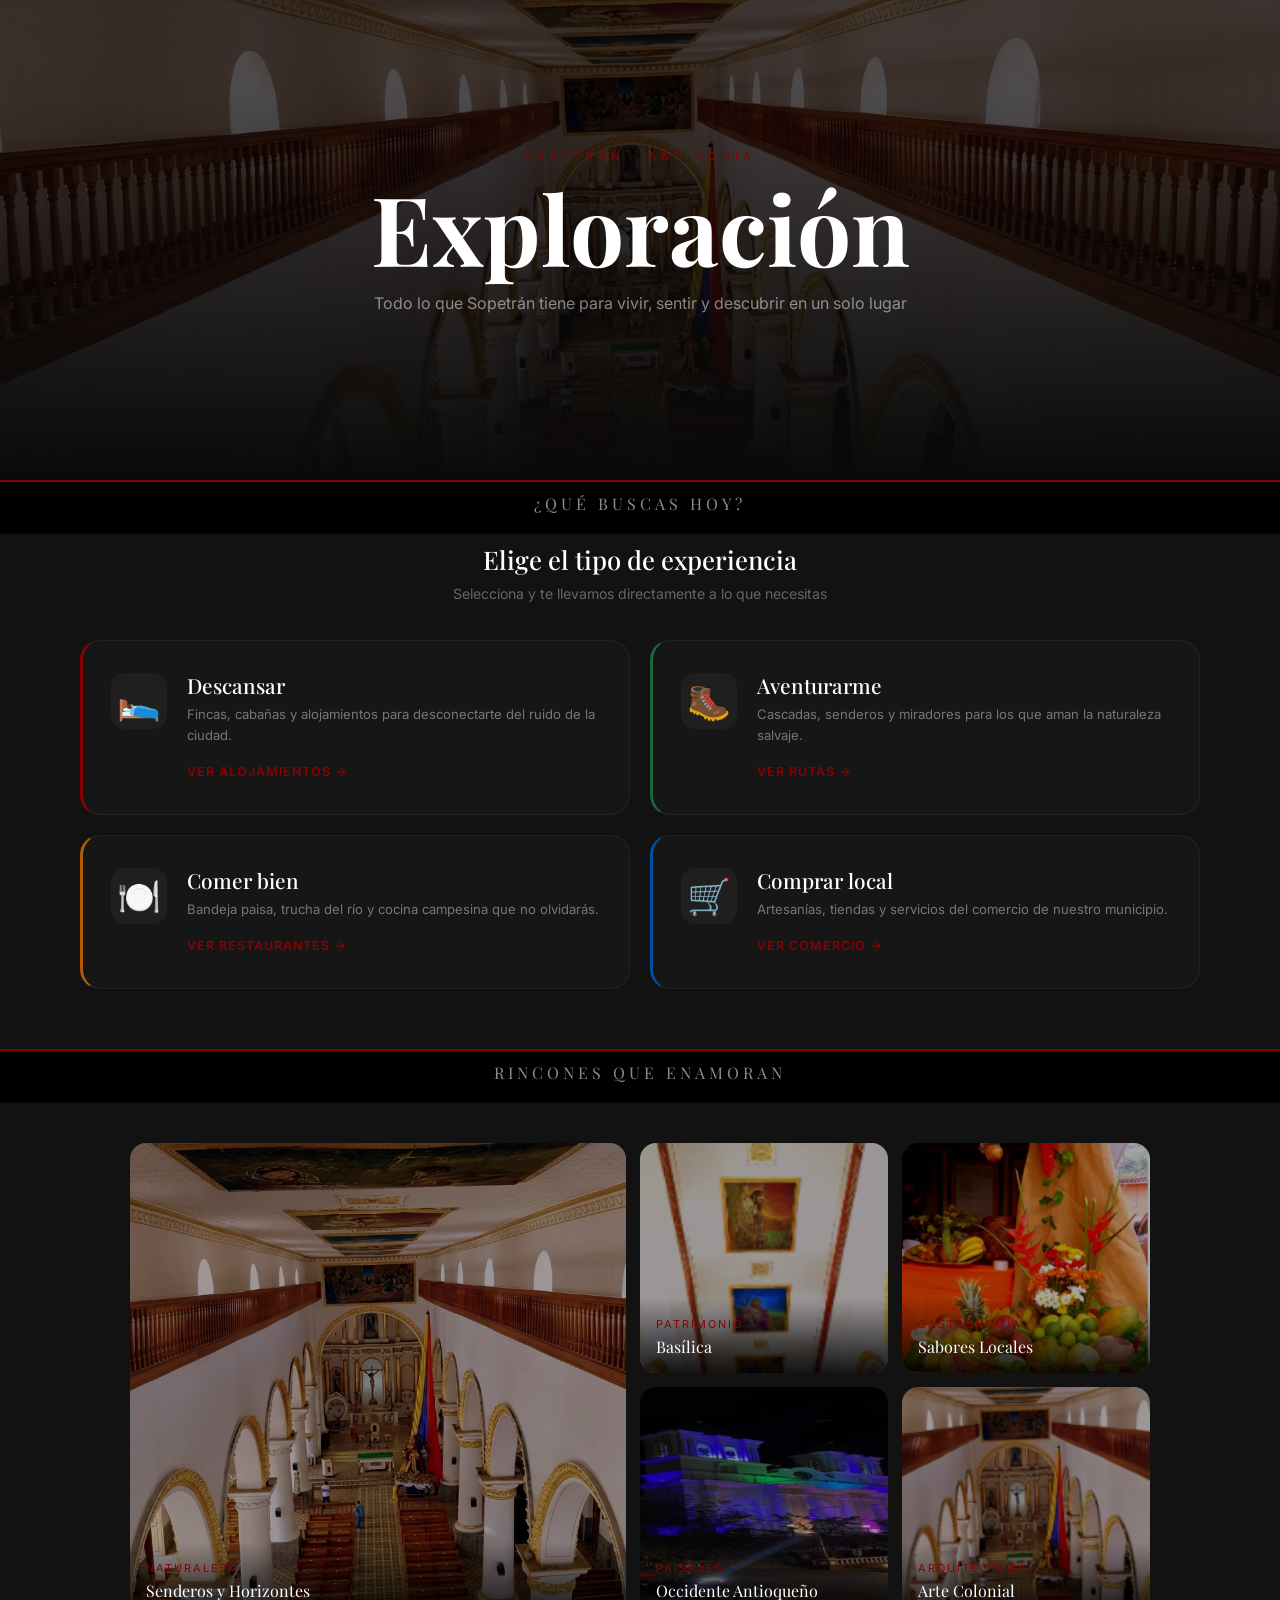
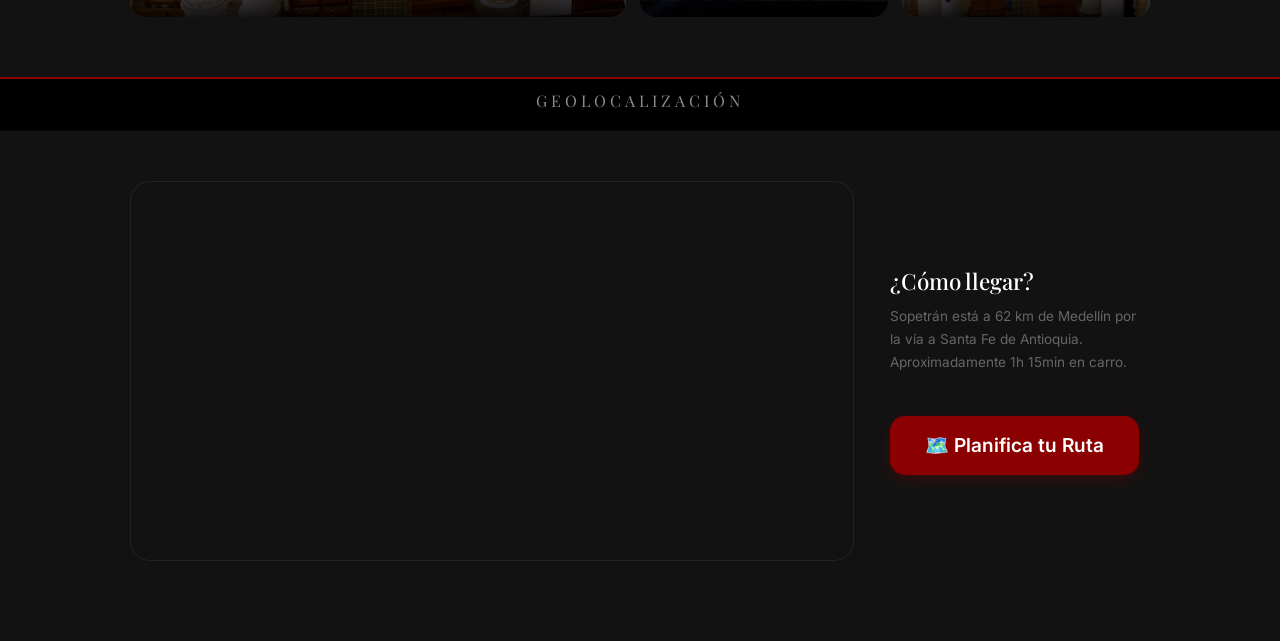
==== sopetran-click/src/main/resources/templates/Exploracion.html @ fe4840d8 "creation of serive of the backend" ====
<!DOCTYPE html>
<html lang="es">
<head>
    <meta charset="UTF-8">
    <meta name="viewport" content="width=device-width, initial-scale=1.0">
    <title>Exploración — SopetranClick</title>
    <link href="https://fonts.googleapis.com/css2?family=Playfair+Display:ital,wght@0,400;0,700;1,400&family=Inter:wght@300;400;500;600&display=swap" rel="stylesheet">
    <link href="https://cdn.jsdelivr.net/npm/bootstrap@5.3.0/dist/css/bootstrap.min.css" rel="stylesheet">
    <link rel="stylesheet" href="../static/css/exploracion.css">
    <link rel="stylesheet" href="../static/css/index.css">

</head>
<body>

    <!-- HERO -->
    <div class="exp-hero">
        <div class="exp-hero-bg"></div>
        <div class="exp-hero-overlay"></div>
        <div class="exp-hero-content">
            <p class="exp-eyebrow">Sopetrán · Antioquia</p>
            <h1 class="exp-titulo">Exploración</h1>
            <p class="exp-subtitulo">Todo lo que Sopetrán tiene para vivir, sentir y descubrir en un solo lugar</p>
        </div>
    </div>

    <!-- ¿QUÉ BUSCAS HOY? -->
    <div class="sec-div"><h2>¿Qué buscas hoy?</h2></div>
    <section class="aventura-section">
        <div class="aventura-intro">
            <h3>Elige el tipo de experiencia</h3>
            <p>Selecciona y te llevamos directamente a lo que necesitas</p>
        </div>
        <div class="aventura-grid">

            <div class="aventura-card av-descanso" onclick="irA('alojamiento')">
                <div class="av-icon-wrap">🛌</div>
                <div class="av-content">
                    <h3>Descansar</h3>
                    <p>Fincas, cabañas y alojamientos para desconectarte del ruido de la ciudad.</p>
                    <span class="av-link">Ver alojamientos →</span>
                </div>
                <div class="av-glow"></div>
            </div>

            <div class="aventura-card av-aventura" onclick="irA('ecoturismo')">
                <div class="av-icon-wrap">🥾</div>
                <div class="av-content">
                    <h3>Aventurarme</h3>
                    <p>Cascadas, senderos y miradores para los que aman la naturaleza salvaje.</p>
                    <span class="av-link">Ver rutas →</span>
                </div>
                <div class="av-glow"></div>
            </div>

            <div class="aventura-card av-comer" onclick="irA('comercio')">
                <div class="av-icon-wrap">🍽️</div>
                <div class="av-content">
                    <h3>Comer bien</h3>
                    <p>Bandeja paisa, trucha del río y cocina campesina que no olvidarás.</p>
                    <span class="av-link">Ver restaurantes →</span>
                </div>
                <div class="av-glow"></div>
            </div>

            <div class="aventura-card av-comprar" onclick="irA('comercio')">
                <div class="av-icon-wrap">🛒</div>
                <div class="av-content">
                    <h3>Comprar local</h3>
                    <p>Artesanías, tiendas y servicios del comercio de nuestro municipio.</p>
                    <span class="av-link">Ver comercio →</span>
                </div>
                <div class="av-glow"></div>
            </div>

        </div>
    </section>

    <!-- HIGHLIGHTS -->
    <div class="sec-div"><h2>Rincones que enamoran</h2></div>
    <section class="highlights-section" style="padding-top:40px;">
        <div class="highlights-grid">

            <div class="h-item h-span" onclick="irA('ecoturismo')">
                <img src="../static/img/PRINCI/Gemini_Generated_Image_2pqlx62pqlx62pql.png" alt="Naturaleza">
                <div class="h-label"><span>Naturaleza</span>Senderos y Horizontes</div>
            </div>

            <div class="h-item" onclick="irA('alojamiento')">
                <img src="../static/img/PRINCI/BasilicaCuadro.PNG" alt="Basílica">
                <div class="h-label"><span>Patrimonio</span>Basílica</div>
            </div>

            <div class="h-item" onclick="irA('comercio')">
                <img src="../static/img/PRINCI/VentaDeFrutas.PNG" alt="Frutas">
                <div class="h-label"><span>Gastronomía</span>Sabores Locales</div>
            </div>

            <div class="h-item" onclick="irA('ecoturismo')">
                <img src="../static/img/PRINCI/carrusel1.jpg" alt="Paisaje">
                <div class="h-label"><span>Paisajes</span>Occidente Antioqueño</div>
            </div>

            <div class="h-item" onclick="irA('alojamiento')">
                <img src="../static/img/PRINCI/BasilicaTecho.PNG" alt="Techo">
                <div class="h-label"><span>Arquitectura</span>Arte Colonial</div>
            </div>

        </div>
    </section>

    <!-- MAPA -->
    <div class="sec-div"><h2>Geolocalización</h2></div>
    <section class="mapa-section" style="padding-top:50px;">
        <div class="mapa-wrap">
            <iframe src="https://www.google.com/maps/embed?pb=!1m18!1m12!1m3!1d31711.02678627376!2d-75.76189512398681!3d6.505436657960309!2m3!1f0!2f0!3f0!3m2!1i1024!2i768!4f13.1!3m3!1m2!1s0x8e44161b3924712f%3A0xc665c589b96e57a5!2sSopetr%C3%A1n%2C%20Antioquia!5e0!3m2!1ses!2sco!4v1700000000000!5m2!1ses!2sco"
                allowfullscreen="" loading="lazy"></iframe>
        </div>
        <div class="mapa-info">
            <h3>¿Cómo llegar?</h3>
            <p>Sopetrán está a 62 km de Medellín por la vía a Santa Fe de Antioquia. Aproximadamente 1h 15min en carro.</p>
            <button class="btn-ruta" onclick="window.open('https://www.google.com/maps/dir//Sopetr%C3%A1n,+Antioquia','_blank')">
                🗺️ Planifica tu Ruta
            </button>
        </div>
    </section>

    <script>
    // Navega al módulo en el padre (Index.html SPA)
    function irA(modulo) {
        try {
            if (window.parent && window.parent.navegarA) {
                window.parent.navegarA(modulo);
            }
        } catch(e) {}
    }
    </script>
</body>
</html>
---- sopetran-click/src/main/resources/static/css/exploracion.css ----
*, *::before, *::after { box-sizing: border-box; margin: 0; padding: 0; }

:root {
    --rojo: #8b0000;
    --rojo-hover: #a50000;
    --dark: #0a0a0a;
    --card: #141414;
    --border: rgba(255,255,255,0.06);
    --texto: rgba(255,255,255,0.85);
    --dim: #666;
}

html, body {
    background: var(--dark);
    color: white;
    font-family: 'Inter', sans-serif;
    overflow-x: hidden;
    scrollbar-width: none;
}
body::-webkit-scrollbar { display: none; }

/* ── HERO ─────────────────────────────────────── */
.exp-hero {
    position: relative;
    height: 480px;
    overflow: hidden;
    display: flex;
    align-items: center;
    justify-content: center;
}
.exp-hero-bg {
    position: absolute;
    inset: 0;
    background-image: url('../img/PRINCI/Gemini_Generated_Image_2pqlx62pqlx62pql.png');
    background-size: cover;
    background-position: center;
    filter: brightness(0.32);
    transform: scale(1.06);
    transition: transform 10s ease;
}
.exp-hero:hover .exp-hero-bg { transform: scale(1.0); }
.exp-hero-overlay {
    position: absolute;
    inset: 0;
    background: linear-gradient(to bottom, transparent 20%, var(--dark) 100%);
}
.exp-hero-content {
    position: relative;
    z-index: 2;
    text-align: center;
    padding: 0 24px;
    max-width: 760px;
}
.exp-eyebrow {
    font-size: 0.7rem;
    text-transform: uppercase;
    letter-spacing: 5px;
    color: var(--rojo);
    margin-bottom: 14px;
}
.exp-titulo {
    font-family: 'Playfair Display', serif;
    font-size: clamp(3rem, 9vw, 6rem);
    font-weight: 700;
    color: white;
    line-height: 1;
    margin-bottom: 16px;
}
.exp-subtitulo {
    font-size: 1rem;
    color: rgba(255,255,255,0.5);
    line-height: 1.6;
}

/* ── DIVIDER ──────────────────────────────────── */
.sec-div {
    background: #000;
    padding: 12px 0;
    text-align: center;
    border-top: 2px solid var(--rojo);
    border-bottom: 1px solid rgba(255,255,255,0.03);
}
.sec-div h2 {
    font-family: 'Playfair Display', serif;
    font-size: 1rem;
    color: rgba(255,255,255,0.55);
    text-transform: uppercase;
    letter-spacing: 4px;
    font-weight: 400;
}

/* ── ¿QUÉ BUSCAS HOY? ─────────────────────────── */
.aventura-section {
    padding: 50px 40px 60px;
    max-width: 1100px;
    margin: 0 auto;
}
.aventura-intro {
    text-align: center;
    margin-bottom: 36px;
}
.aventura-intro h3 {
    font-family: 'Playfair Display', serif;
    font-size: 1.6rem;
    color: white;
    margin-bottom: 8px;
}
.aventura-intro p {
    font-size: 0.88rem;
    color: var(--dim);
}
.aventura-grid {
    display: grid;
    grid-template-columns: repeat(2, 1fr);
    gap: 18px;
}
@media (max-width: 640px) { .aventura-grid { grid-template-columns: 1fr; } }

.aventura-card {
    position: relative;
    border-radius: 20px;
    padding: 32px 28px;
    cursor: pointer;
    overflow: hidden;
    border: 1px solid var(--border);
    background: var(--card);
    display: flex;
    align-items: flex-start;
    gap: 20px;
    transition: transform 0.3s ease, box-shadow 0.3s ease;
}
.aventura-card:hover { transform: translateY(-5px); box-shadow: 0 20px 40px rgba(0,0,0,0.4); }
.aventura-card:hover .av-glow { opacity: 1; }
.av-glow {
    position: absolute; inset: 0; opacity: 0; transition: opacity 0.4s;
    pointer-events: none; border-radius: 20px;
}
.av-descanso { border-left: 3px solid #8b0000; }
.av-aventura { border-left: 3px solid #1a6640; }
.av-comer    { border-left: 3px solid #b45a00; }
.av-comprar  { border-left: 3px solid #004fa0; }
.av-descanso .av-glow { background: radial-gradient(ellipse at 20% 50%, rgba(139,0,0,0.13), transparent 70%); }
.av-aventura .av-glow { background: radial-gradient(ellipse at 20% 50%, rgba(0,100,60,0.13), transparent 70%); }
.av-comer    .av-glow { background: radial-gradient(ellipse at 20% 50%, rgba(180,90,0,0.13), transparent 70%); }
.av-comprar  .av-glow { background: radial-gradient(ellipse at 20% 50%, rgba(0,80,160,0.13), transparent 70%); }

.av-icon-wrap {
    font-size: 2.2rem;
    width: 56px; height: 56px;
    flex-shrink: 0;
    display: flex; align-items: center; justify-content: center;
    background: rgba(255,255,255,0.04);
    border-radius: 14px;
}
.av-content h3 {
    font-family: 'Playfair Display', serif;
    font-size: 1.25rem; color: white; margin-bottom: 6px;
}
.av-content p {
    font-size: 0.82rem; color: #777; line-height: 1.6; margin-bottom: 12px;
}
.av-link {
    font-size: 0.75rem; font-weight: 600;
    color: var(--rojo); text-transform: uppercase; letter-spacing: 1px;
}

/* ── HIGHLIGHTS VISUALES ─────────────────────── */
.highlights-section {
    padding: 0 40px 60px;
    max-width: 1100px;
    margin: 0 auto;
}
.highlights-header {
    text-align: center;
    margin-bottom: 32px;
}
.highlights-header h3 {
    font-family: 'Playfair Display', serif;
    font-size: 1.6rem; color: white; margin-bottom: 8px;
}
.highlights-header p { font-size: 0.85rem; color: var(--dim); }

.highlights-grid {
    display: grid;
    grid-template-columns: 2fr 1fr 1fr;
    grid-template-rows: 230px 230px;
    gap: 14px;
}
@media (max-width: 768px) {
    .highlights-grid { grid-template-columns: 1fr 1fr; grid-template-rows: repeat(3, 180px); }
    .h-span { grid-row: span 1; }
}
.h-item {
    border-radius: 16px;
    overflow: hidden;
    position: relative;
    cursor: pointer;
}
.h-span { grid-row: span 2; }
.h-item img {
    width: 100%; height: 100%;
    object-fit: cover;
    filter: brightness(0.65);
    transition: transform 0.5s ease, filter 0.3s;
}
.h-item:hover img { transform: scale(1.07); filter: brightness(0.45); }
.h-label {
    position: absolute; bottom: 0; left: 0; right: 0;
    padding: 18px 16px 14px;
    background: linear-gradient(transparent, rgba(0,0,0,0.85));
    font-family: 'Playfair Display', serif;
    font-size: 1rem; color: white;
}
.h-label span {
    display: block;
    font-family: 'Inter', sans-serif;
    font-size: 0.68rem;
    text-transform: uppercase;
    letter-spacing: 2px;
    color: var(--rojo);
    margin-bottom: 3px;
}

/* ── MAPA ──────────────────────────────────────── */
.mapa-section {
    padding: 0 40px 80px;
    max-width: 1100px;
    margin: 0 auto;
    display: flex;
    gap: 36px;
    align-items: center;
}
@media (max-width: 768px) { .mapa-section { flex-direction: column; } }
.mapa-wrap {
    flex: 1;
    height: 380px;
    border-radius: 20px;
    overflow: hidden;
    border: 1px solid rgba(255,255,255,0.07);
}
.mapa-wrap iframe { width: 100%; height: 100%; border: 0; }
.mapa-info { flex: 0 0 260px; }
.mapa-info h3 {
    font-family: 'Playfair Display', serif;
    font-size: 1.4rem; color: white; margin-bottom: 10px;
}
.mapa-info p { font-size: 0.85rem; color: var(--dim); line-height: 1.7; margin-bottom: 22px; }
.btn-ruta {
    background: var(--rojo); color: white; border: none;
    padding: 13px 30px; font-size: 0.9rem; font-family: 'Inter', sans-serif;
    font-weight: 600; border-radius: 50px; cursor: pointer; transition: 0.3s;
    box-shadow: 0 5px 15px rgba(139,0,0,0.3);
}
.btn-ruta:hover { background: var(--rojo-hover); transform: scale(1.04); }
---- sopetran-click/src/main/resources/static/css/index.css ----
/* ============================================
       SPA SISTEMA DE VISTAS
    ============================================ */
.spa-view {
    display: none;
    opacity: 0;
    transform: translateY(20px);
    transition: opacity 0.5s ease, transform 0.5s ease;
}
.spa-view.active {
    display: block;
    opacity: 1;
    transform: translateY(0);
}
.spa-view.entrando {
    animation: vistaEntrar 0.5s ease forwards;
}
@keyframes vistaEntrar {
    from { opacity: 0; transform: translateY(24px); }
    to   { opacity: 1; transform: translateY(0); }
}
.nav button.nav-activo {
    border-color: #ff0000;
    color: white;
    box-shadow: 0 0 15px rgba(139, 0, 0, 0.4);
}

/* ============================================
   BOTÓN VOLVER — FIJO EN TODAS LAS VISTAS
============================================ */
.btn-volver-fijo {
    position: fixed;
    top: 90px;
    left: 20px;
    z-index: 999;
    background: #8b0000;
    color: white;
    border: none;
    padding: 10px 20px;
    border-radius: 30px;
    cursor: pointer;
    font-family: 'Inter', sans-serif;
    font-size: 0.85rem;
    box-shadow: 0 4px 15px rgba(139,0,0,0.4);
    transition: transform 0.2s ease;
    display: none; /* solo visible cuando la vista está activa */
}
.btn-volver-fijo:hover { transform: scale(1.05); }

/* ============================================
   CARRUSEL — INTERVAL OVERRIDE
============================================ */
/* El interval se controla en JS: 5000ms */

/* Slides clicables */
.carousel-item-link {
    position: absolute;
    inset: 0;
    z-index: 5;
    cursor: pointer;
}
.carousel-caption {
    z-index: 10 !important;
    pointer-events: none;
}
.carousel-caption .btn {
    pointer-events: all;
}

/* ============================================
   SECCIÓN EVENTOS PRÓXIMOS
============================================ */
.eventos-section {
    padding: 60px 40px;
    max-width: 1200px;
    margin: 0 auto;
}
.eventos-grid {
    display: grid;
    grid-template-columns: repeat(auto-fit, minmax(280px, 1fr));
    gap: 24px;
    margin-top: 30px;
}
.evento-card {
    background: #1a1a1a;
    border: 1px solid rgba(139,0,0,0.3);
    border-radius: 20px;
    overflow: hidden;
    transition: transform 0.3s ease, box-shadow 0.3s ease;
    cursor: pointer;
}
.evento-card:hover {
    transform: translateY(-6px);
    box-shadow: 0 20px 40px rgba(139,0,0,0.25);
}
.evento-fecha-badge {
    background: #8b0000;
    padding: 14px 20px;
    display: flex;
    align-items: center;
    gap: 16px;
}
.evento-dia {
    font-family: 'Playfair Display', serif;
    font-size: 2.4rem;
    font-weight: 700;
    line-height: 1;
    color: white;
}
.evento-mes-año {
    display: flex;
    flex-direction: column;
}
.evento-mes {
    font-family: 'Inter', sans-serif;
    font-size: 0.75rem;
    text-transform: uppercase;
    letter-spacing: 2px;
    color: rgba(255,255,255,0.8);
}
.evento-año {
    font-family: 'Inter', sans-serif;
    font-size: 0.9rem;
    font-weight: 600;
    color: white;
}
.evento-body {
    padding: 20px;
}
.evento-tipo {
    font-size: 0.72rem;
    text-transform: uppercase;
    letter-spacing: 2px;
    color: #8b0000;
    font-family: 'Inter', sans-serif;
    margin-bottom: 8px;
}
.evento-titulo {
    font-family: 'Playfair Display', serif;
    font-size: 1.25rem;
    color: white;
    margin-bottom: 10px;
    line-height: 1.3;
}
.evento-desc {
    font-family: 'Inter', sans-serif;
    font-size: 0.82rem;
    color: #888;
    line-height: 1.6;
    margin-bottom: 14px;
}
.evento-lugar {
    font-family: 'Inter', sans-serif;
    font-size: 0.78rem;
    color: #555;
    display: flex;
    align-items: center;
    gap: 6px;
}
.evento-lugar::before {
    content: "📍";
    font-size: 0.85rem;
}

/* ============================================
   SECCIÓN RESEÑAS
============================================ */
.resenas-section {
    padding: 60px 40px;
    background: linear-gradient(to bottom, #0d0d0d, #121212);
    position: relative;
    overflow: hidden;
}
.resenas-section::before {
    content: '"';
    position: absolute;
    font-family: 'Playfair Display', serif;
    font-size: 30rem;
    color: rgba(139,0,0,0.04);
    top: -80px;
    left: -20px;
    line-height: 1;
    pointer-events: none;
}
.resenas-inner {
    max-width: 1200px;
    margin: 0 auto;
}
.resenas-track {
    display: flex;
    gap: 24px;
    overflow-x: auto;
    scrollbar-width: none;
    padding-bottom: 10px;
    scroll-snap-type: x mandatory;
}
.resenas-track::-webkit-scrollbar { display: none; }
.resena-card {
    flex: 0 0 340px;
    background: #1a1a1a;
    border: 1px solid rgba(255,255,255,0.06);
    border-radius: 20px;
    padding: 28px;
    scroll-snap-align: start;
    transition: transform 0.3s ease;
    position: relative;
}
.resena-card::before {
    content: '"';
    position: absolute;
    top: 16px;
    right: 20px;
    font-family: 'Playfair Display', serif;
    font-size: 3rem;
    color: #8b0000;
    line-height: 1;
    opacity: 0.6;
}
.resena-card:hover { transform: translateY(-4px); }
.resena-estrellas {
    display: flex;
    gap: 4px;
    margin-bottom: 14px;
}
.estrella {
    color: #8b0000;
    font-size: 1rem;
}
.resena-texto {
    font-family: 'Inter', sans-serif;
    font-size: 0.88rem;
    color: #ccc;
    line-height: 1.7;
    margin-bottom: 20px;
    font-style: italic;
}
.resena-autor {
    display: flex;
    align-items: center;
    gap: 12px;
}
.resena-avatar {
    width: 42px;
    height: 42px;
    border-radius: 50%;
    background: linear-gradient(135deg, #8b0000, #3a0000);
    display: flex;
    align-items: center;
    justify-content: center;
    font-family: 'Playfair Display', serif;
    font-size: 1.1rem;
    font-weight: 700;
    color: white;
    flex-shrink: 0;
}
.resena-nombre {
    font-family: 'Inter', sans-serif;
    font-size: 0.88rem;
    font-weight: 600;
    color: white;
}
.resena-origen {
    font-family: 'Inter', sans-serif;
    font-size: 0.75rem;
    color: #555;
}
.resenas-nav {
    display: flex;
    gap: 10px;
    justify-content: center;
    margin-top: 30px;
}
.resenas-nav button {
    width: 36px;
    height: 36px;
    border-radius: 50%;
    background: rgba(139,0,0,0.2);
    border: 1px solid rgba(139,0,0,0.4);
    color: white;
    font-size: 1rem;
    cursor: pointer;
    transition: 0.3s;
}
.resenas-nav button:hover {
    background: #8b0000;
}

/* ============================================
   SECCIÓN GALERÍA RÁPIDA / HIGHLIGHT
============================================ */
.highlight-section {
    padding: 60px 40px;
    max-width: 1200px;
    margin: 0 auto;
}
.highlight-grid {
    display: grid;
    grid-template-columns: 2fr 1fr 1fr;
    grid-template-rows: 240px 240px;
    gap: 16px;
    margin-top: 30px;
}
.highlight-item {
    border-radius: 16px;
    overflow: hidden;
    position: relative;
    cursor: pointer;
}
.highlight-item.span-2 {
    grid-row: span 2;
}
.highlight-item img {
    width: 100%;
    height: 100%;
    object-fit: cover;
    transition: transform 0.5s ease, filter 0.3s ease;
    filter: brightness(0.7);
}
.highlight-item:hover img {
    transform: scale(1.06);
    filter: brightness(0.5);
}
.highlight-label {
    position: absolute;
    bottom: 0;
    left: 0;
    right: 0;
    padding: 20px 18px 16px;
    background: linear-gradient(transparent, rgba(0,0,0,0.85));
    font-family: 'Playfair Display', serif;
    font-size: 1.1rem;
    color: white;
    transform: translateY(4px);
    transition: transform 0.3s ease;
}
.highlight-item:hover .highlight-label { transform: translateY(0); }
.highlight-label span {
    display: block;
    font-family: 'Inter', sans-serif;
    font-size: 0.72rem;
    text-transform: uppercase;
    letter-spacing: 2px;
    color: #8b0000;
    margin-bottom: 4px;
}

/* ============================================
   WIDGET CLIMA / INFO RÁPIDA
============================================ */
.info-rapida-section {
    padding: 40px;
    max-width: 1200px;
    margin: 0 auto 60px;
}
.info-rapida-grid {
    display: grid;
    grid-template-columns: repeat(auto-fit, minmax(200px, 1fr));
    gap: 20px;
    margin-top: 30px;
}
.info-widget {
    background: #161616;
    border: 1px solid rgba(255,255,255,0.05);
    border-radius: 18px;
    padding: 24px 20px;
    text-align: center;
    transition: border-color 0.3s ease;
}
.info-widget:hover { border-color: rgba(139,0,0,0.4); }
.info-widget-icon {
    font-size: 2rem;
    margin-bottom: 10px;
}
.info-widget-valor {
    font-family: 'Playfair Display', serif;
    font-size: 1.8rem;
    font-weight: 700;
    color: white;
    margin-bottom: 4px;
}
.info-widget-label {
    font-family: 'Inter', sans-serif;
    font-size: 0.78rem;
    color: #666;
    text-transform: uppercase;
    letter-spacing: 1px;
}

/* ============================================
   NEWSLETTER STRIP
============================================ */
.newsletter-strip {
    background: linear-gradient(135deg, #1a0000 0%, #0d0d0d 50%, #1a0000 100%);
    border-top: 1px solid rgba(139,0,0,0.3);
    border-bottom: 1px solid rgba(139,0,0,0.3);
    padding: 50px 40px;
    text-align: center;
    margin-bottom: 0;
}
.newsletter-strip h3 {
    font-family: 'Playfair Display', serif;
    font-size: 1.8rem;
    color: white;
    margin-bottom: 8px;
}
.newsletter-strip p {
    font-family: 'Inter', sans-serif;
    color: #777;
    font-size: 0.9rem;
    margin-bottom: 24px;
}
.newsletter-form {
    display: flex;
    gap: 12px;
    max-width: 480px;
    margin: 0 auto;
    justify-content: center;
}
.newsletter-input {
    flex: 1;
    background: rgba(255,255,255,0.05);
    border: 1px solid rgba(255,255,255,0.1);
    border-radius: 50px;
    padding: 12px 22px;
    color: white;
    font-family: 'Inter', sans-serif;
    font-size: 0.88rem;
    outline: none;
    transition: border-color 0.3s;
}
.newsletter-input:focus { border-color: #8b0000; }
.newsletter-btn {
    background: #8b0000;
    color: white;
    border: none;
    border-radius: 50px;
    padding: 12px 28px;
    font-family: 'Inter', sans-serif;
    font-weight: 600;
    font-size: 0.85rem;
    cursor: pointer;
    transition: 0.3s;
    white-space: nowrap;
}
.newsletter-btn:hover { background: #a50000; transform: scale(1.04); }

/* ============================================
   SECCIÓN ELIGE TU AVENTURA
============================================ */
.aventura-section {
    padding: 10px 40px 60px;
    max-width: 1200px;
    margin: 0 auto;
}
.aventura-sub {
    text-align: center;
    font-family: 'Inter', sans-serif;
    color: #666;
    font-size: 0.9rem;
    margin-bottom: 32px;
}
.aventura-grid {
    display: grid;
    grid-template-columns: repeat(2, 1fr);
    gap: 20px;
}
@media (max-width: 768px) {
    .aventura-grid { grid-template-columns: 1fr; }
}
.aventura-card {
    position: relative;
    border-radius: 20px;
    padding: 32px 28px;
    cursor: pointer;
    overflow: hidden;
    border: 1px solid rgba(255,255,255,0.06);
    background: #161616;
    display: flex;
    align-items: flex-start;
    gap: 20px;
    transition: transform 0.3s ease, border-color 0.3s ease;
}
.aventura-card:hover {
    transform: translateY(-5px);
}
.aventura-card:hover .av-glow {
    opacity: 1;
}
.av-glow {
    position: absolute;
    inset: 0;
    opacity: 0;
    transition: opacity 0.4s ease;
    pointer-events: none;
    border-radius: 20px;
}
.av-descanso .av-glow  { background: radial-gradient(ellipse at 30% 50%, rgba(139,0,0,0.12), transparent 70%); }
.av-aventura .av-glow  { background: radial-gradient(ellipse at 30% 50%, rgba(0,100,60,0.12), transparent 70%); }
.av-comer .av-glow     { background: radial-gradient(ellipse at 30% 50%, rgba(180,90,0,0.12), transparent 70%); }
.av-comprar .av-glow   { background: radial-gradient(ellipse at 30% 50%, rgba(0,80,160,0.12), transparent 70%); }

.av-descanso { border-left: 3px solid #8b0000; }
.av-aventura { border-left: 3px solid #1a6640; }
.av-comer    { border-left: 3px solid #b45a00; }
.av-comprar  { border-left: 3px solid #004fa0; }

.av-icon-wrap {
    font-size: 2.2rem;
    flex-shrink: 0;
    width: 56px;
    height: 56px;
    display: flex;
    align-items: center;
    justify-content: center;
    background: rgba(255,255,255,0.04);
    border-radius: 14px;
}
.av-content h3 {
    font-family: 'Playfair Display', serif;
    font-size: 1.3rem;
    color: white;
    margin-bottom: 6px;
}
.av-content p {
    font-family: 'Inter', sans-serif;
    font-size: 0.82rem;
    color: #777;
    line-height: 1.6;
    margin-bottom: 12px;
}
.av-link {
    font-family: 'Inter', sans-serif;
    font-size: 0.78rem;
    font-weight: 600;
    color: #8b0000;
    text-transform: uppercase;
    letter-spacing: 1px;
}


:root {
            --brand-red: #8b0000;
            --dark-bg: #121212;
            --nav-bg: #1a1a1a;
            --card-bg: #1e1e1e;
        }
    html, body {
            scrollbar-width: none; /* Para Firefox */
            -ms-overflow-style: none; /* Para Internet Explorer y Edge */
        }

        html::-webkit-scrollbar, body::-webkit-scrollbar {
            display: none; /* Para Chrome, Safari y Opera */
        }

        body {
            background-color: var(--dark-bg);
            color: white;
            font-family: 'Inter', sans-serif;
            margin: 0;
            overflow-x: hidden;
        }

        /* Tipografía Serif */
        h1, h2, button, .Name, .section-title {
            font-family: 'Playfair Display', serif;
        }

        /* --- Intro Animada --- */
        #Welcomed {
            position: fixed;
            inset: 0;
            z-index: 100;
            background: black;
            display: flex;
            align-items: center;
            justify-content: center;
            overflow: hidden;
        }

        #Welcomed img {
            position: absolute;
            width: 100%;
            height: 100%;
            object-fit: cover;
            opacity: 0;
            filter: brightness(0.35) contrast(1.1);
            transition: opacity 1.8s ease-in-out, transform 4s ease-out;
        }

        #Welcomed img.active {
            opacity: 1;
            transform: scale(1.08);
        }

        #Welcomed article {
            position: relative;
            z-index: 10;
            text-align: center;
            padding: 20px;
        }

        #Welcomed h1 {
            font-size: 3rem;
            opacity: 0;
            transform: translateY(30px);
            transition: all 1.2s ease-out 0.5s;
        }

        #Welcomed h1.show {
            opacity: 1;
            transform: translateY(0);
        }

        /* --- Contenedor Principal --- */
        #content-wrapper {
            opacity: 0;
            transition: opacity 1s ease-in;
        }

        .nav {
            position: fixed;
            top: 0;
            left: 0;
            width: 100%;
            padding: 1rem 3rem;
            background: rgba(18, 18, 18, 0.95);
            backdrop-filter: blur(15px);
            display: flex;
            align-items: center;
            justify-content: space-between;
            z-index: 50;
            border-bottom: 1px solid rgba(255,255,255,0.03);
            transform: translateY(-100%);
            transition: transform 1s cubic-bezier(0.16, 1, 0.3, 1);
            box-sizing: border-box;
        }

        .nav.visible { transform: translateY(0); }

        .LogoPrincipal { width: 45px; height: 45px; }
        .Name { font-size: 1.5rem; margin: 0; }
        .Name b { color: white; font-size: 1.8rem; }

        .nav button {
            background: rgba(0, 0, 0, 0.5);
            color: #d1d1d1;
            border: 1.5px solid rgba(139, 0, 0, 0.4);
            padding: 8px 22px;
            border-radius: 12px;
            cursor: pointer;
            transition: all 0.3s ease;
        }

        .nav button:hover {
            border-color: #ff0000;
            color: white;
            box-shadow: 0 0 15px rgba(139, 0, 0, 0.4);
        }

        

        /* --- SLIDER BOOTSTRAP PERSONALIZADO --- */
        #heroCarousel {
            margin-top: 80px;
            height: 600px;
            background-color: #000;
        }

        .carousel-inner, .carousel-item {
            height: 100%;
        }

        .carousel-item img {
            width: 100%;
            height: 100%;
            object-fit: cover;
            filter: brightness(0.5); /* Oscurecemos para legibilidad */
        }

        /* Contenido de cada Slide */
        .carousel-caption {
            bottom: 20%;
            z-index: 10;
            text-align: center;
        }

        .carousel-caption h2 {
            font-family: 'Playfair Display', serif;
            font-size: 3.5rem;
            font-weight: 700;
            margin-bottom: 1rem;
            animation: fadeInUp 0.2s ease-out;
        }

        .carousel-caption p {
            font-family: 'Inter', sans-serif;
            font-size: 1.2rem;
            margin-bottom: 2rem;
            animation: fadeInUp 0.2s ease-out;
        }

        /* Botones de control personalizados */
        .carousel-control-prev, .carousel-control-next {
            width: 8%;
        }
        
        .carousel-control-prev-icon, .carousel-control-next-icon {
            padding: 25px;
            background-color: rgba(139, 0, 0, 0.5);
            border-radius: 50%;
            background-size: 50%;
        }

        /* Indicadores (Dots) */
        .carousel-indicators [button] {
            width: 12px;
            height: 12px;
            border-radius: 50%;
            background-color: #fff;
            opacity: 0.5;
        }
        .carousel-indicators .active {
            opacity: 1;
            background-color: #8b0000;
            width: 30px;
            border-radius: 10px;
        }

        @keyframes fadeInUp {
            from { opacity: 0; transform: translateY(30px); }
            to { opacity: 1; transform: translateY(0); }
        }


        .section-divider {
            background: #000;
            padding: 10px 0;
            text-align: center;
            border-top: 2px solid var(--brand-red);
            border-bottom: 2px solid var(--brand-red);
            margin: 20px 0;
        }

        .section-divider h2 {
            margin: 0;
            font-size: 1.8rem;
            text-transform: uppercase;
            letter-spacing: 2px;
            color: #eee;
        }

        /* --- Botones de Servicios (Redondos) --- */
        .services-grid {
            display: flex;
            justify-content: center;
            flex-wrap: wrap;
            gap: 30px;
            padding: 40px 20px;
        }
        /* --- 1. Estilos Compartidos (La "Base") --- */
        .btn-forma-base {
        display: inline-block;
        width: 150px;  /* Ajusta el tamaño al que quieres que se vea el botón */
        height: 150px;
        background-color: #e6dddd; /* El color inicial de todos tus botones */
        border: none;
        cursor: pointer;
        transition: background-color 0.3s ease; /* Suaviza el efecto hover */

        /* Ajustes para que CUALQUIER máscara se adapte */
        -webkit-mask-size: contain;
        mask-size: contain;
        -webkit-mask-repeat: no-repeat;
        mask-repeat: no-repeat;
        -webkit-mask-position: center;
        mask-position: center;
        }

.btn-forma-base:hover {
  background-color: rgba(139, 0, 0, 0.4); /* Cambia a naranja */
    box-shadow: 0 10px 25px rgba(139, 0, 0, 0.4);
}
/* --- 2. Máscaras Específicas (Individuales) --- */

#btn-alojamiento {
    -webkit-mask-image: url('../img/Mennu/mennu_alojamiento-removebg-preview.png');
    mask-image: url('../img/Mennu/mennu_alojamiento-removebg-preview.png');
    height: 140px;
    width: 140px;
}

#btn-transporte {
    -webkit-mask-image: url('../img/Mennu/mennu_trasporte-removebg-preview.png');
    mask-image: url('../img/Mennu/mennu_trasporte-removebg-preview.png');
        height: 140px;
    width: 140px;
}

#btn-ecoturismo {
    -webkit-mask-image: url('../img/Mennu/turismo3-removebg-preview.png');
    mask-image: url('../img/Mennu/turismo3-removebg-preview.png');
        height: 140px;
    width: 140px;
}
#btn-comercio{
    -webkit-mask-image: url('../img/Mennu/Comerciooo-removebg-preview.png');
    mask-image: url('../img/Mennu/Comerciooo-removebg-preview.png');
        height: 140px;
    width: 140px;
}
#btn-entidades{
    -webkit-mask-image: url('../img/Mennu/Entidades-removebg-preview.png');
    mask-image: url('../img/Mennu/Entidades-removebg-preview.png');
        height: 140px;
    width: 140px;
}

        /* --- Sección Mapa --- */
        .map-section {
            padding: 40px 20px;
            max-width: 1200px;
            margin: 0 auto;
            display: flex;
            gap: 40px;
            align-items: center;
            background: rgba(255,255,255,0.02);
            border-radius: 20px;
            margin-bottom: 60px;
        }

        .map-container {
            flex: 1;
            height: 400px;
            border-radius: 25px;
            overflow: hidden;
            border: 2px solid rgba(255,255,255,0.1);
        }

        .map-info {
            flex: 0.8;
            text-align: left;
        }

        .btn-ruta {
            background: var(--brand-red);
            color: white;
            border: none;
            padding: 15px 35px;
            font-size: 1.2rem;
            border-radius: 15px;
            cursor: pointer;
            transition: all 0.3s ease;
            margin-top: 20px;
            box-shadow: 0 5px 15px rgba(139, 0, 0, 0.3);
        }

        .btn-ruta:hover {
            background: #b30000;
            transform: scale(1.05);
            box-shadow: 0 8px 20px rgba(139, 0, 0, 0.5);
        }

        @media (max-width: 768px) {
            .map-section { flex-direction: column; }
            #Welcomed h1 { font-size: 2rem; }
            .nav { padding: 1rem; }
        }

         /* --- AJUSTES SOLICITADOS SIN CAMBIAR TU ESTRUCTURA --- */
        

        /* 2. Logo al frente */
        .nav {
            z-index: 1001; /* Por encima de la barra roja */
        }
        .LogoPrincipal {
            position: relative;
            z-index: 1002;
        }


        /* 4. Botón Saltarín y Panel */
        #btn-salto-central {
            position: fixed;
            bottom: 20px;
            left: 50%;
            transform: translateX(-50%);
            z-index: 1100;
            display: none; /* Aparece por JS */
            cursor: pointer;
            background: none;
            border: none;
        }

        .animacion-salto {
            animation: jump 2s infinite;
        }

        @keyframes jump {
            0%, 20%, 50%, 80%, 100% {transform: translateY(0) translateX(-50%);}
            40% {transform: translateY(-20px) translateX(-50%);}
            60% {transform: translateY(-10px) translateX(-50%);}
        }

       /* --- PANEL DESPLEGABLE COMPLETO --- */
        #panel-desplegable {
            position: fixed;
            bottom: -100%;
            left: 0;
            width: 100%;
            height: 490px; /* Casi pantalla completa */
            background: #0a0a0a;
            z-index: 1200;
            transition: bottom 0.7s cubic-bezier(0.19, 1, 0.22, 1);
            border-top: 5px solid #8b0000;
            padding: 20px 40px;
            border-radius: 40px 40px 0 0;
            overflow-y: auto;
            color: white;
            scrollbar-width: none;
            -ms-overflow-style: none;
        }

        #panel-desplegable.active { bottom: 0; }

        .header-panel {
            display: flex;
            justify-content: flex-end;
            margin-bottom: 20px;
        }

        /* GRID DE 3 PANTALLAS (EXPERIENCIAS) */
        .grid-experiencias {
            display: grid;
            grid-template-columns: repeat(3, 1fr);
            gap: 20px;
            height: 300px;
            margin-bottom: 40px;
        }

        .pantalla-item {
            position: relative;
            border-radius: 20px;
            overflow: hidden;
            border: 1px solid #333;
            background-size: cover;
            background-position: center;
            display: flex;
            flex-direction: column;
            justify-content: flex-end;
        }

        /* Fondos específicos (ajustar rutas si es necesario) */
        .p1 { background-image: linear-gradient(to bottom, transparent, rgba(0,0,0,0.9)), url('../img/PRINCI/Gemini_Generated_Image_2pqlx62pqlx62pql.png'); }
        .p2 { background-image: linear-gradient(to bottom, transparent, rgba(0,0,0,0.9)), url('../img/PRINCI/Principal-Iglesia.png'); }
        .p3 { background-image: linear-gradient(to bottom, transparent, rgba(0,0,0,0.9)), url('../img/PRINCI/Carrusel3.PNG'); }

        .pantalla-info {
            padding: 20px;
            height: 30%;
            display: flex;
            flex-direction: column;
            justify-content: center;
        }

        .pantalla-info h3 {
            font-family: 'Playfair Display', serif;
            font-size: 1.4rem;
            margin-bottom: 5px;
        }

        .pantalla-info p {
            font-family: 'Inter', sans-serif;
            font-size: 0.85rem;
            margin: 0;
            opacity: 0.9;
        }

        /* BOTÓN VER MÁS */
        .contenedor-ver-mas {
            text-align: center;
            margin-bottom: 60px;
        }
        .btn-ver-mas {
            background: #8b0000;
            color: white;
            border: none;
            padding: 15px 40px;
            border-radius: 50px;
            font-family: 'Inter', sans-serif;
            font-weight: 600;
            letter-spacing: 1px;
            transition: 0.3s;
        }
        .btn-ver-mas:hover {
            transform: scale(1.05);
            background: #a00000;
        }

        /* CIFRAS */
        .cifras-section {
            background: #151515;
            border-radius: 25px;
            padding: 40px;
            display: grid;
            grid-template-columns: repeat(4, 1fr);
            text-align: center;
            margin-bottom: 60px;
            border: 1px solid #222;
        }

        .cifra-item h4 {
            color: #8b0000;
            font-size: 2rem;
            font-weight: 700;
            margin-bottom: 5px;
        }

        .cifra-item p {
            color: #888;
            font-size: 0.9rem;
            text-transform: uppercase;
        }

        /* FOOTER DEL PANEL */
        .panel-footer {
            display: grid;
            grid-template-columns: 1.5fr 1fr;
            padding-bottom: 40px;
            align-items: center;
            border-top: 1px solid #222;
            padding-top: 40px;
        }

        .footer-logo-side h2 {
            font-family: 'Playfair Display', serif;
            font-size: 2rem;
            margin-bottom: 5px;
        }
        .footer-logo-side p {
            color: #8b0000;
            font-style: italic;
        }

        .footer-links-side {
            display: flex;
            gap: 20px;
            justify-content: flex-end;
        }

        .btn-panel-link {
            background: transparent;
            color: white;
            border: 1px solid #333;
            padding: 10px 20px;
            border-radius: 5px;
            font-size: 0.8rem;
            transition: 0.3s;
        }
        .btn-panel-link:hover {
            border-color: #8b0000;
            color: #8b0000;
        }

        @media (max-width: 768px) {
            .grid-experiencias, .cifras-section, .panel-footer {
                grid-template-columns: 1fr;
                height: auto;
            }
            .grid-experiencias { gap: 40px; }
            .pantalla-item { height: 350px; }
            .footer-links-side { justify-content: center; margin-top: 20px; flex-wrap: wrap; }
        }
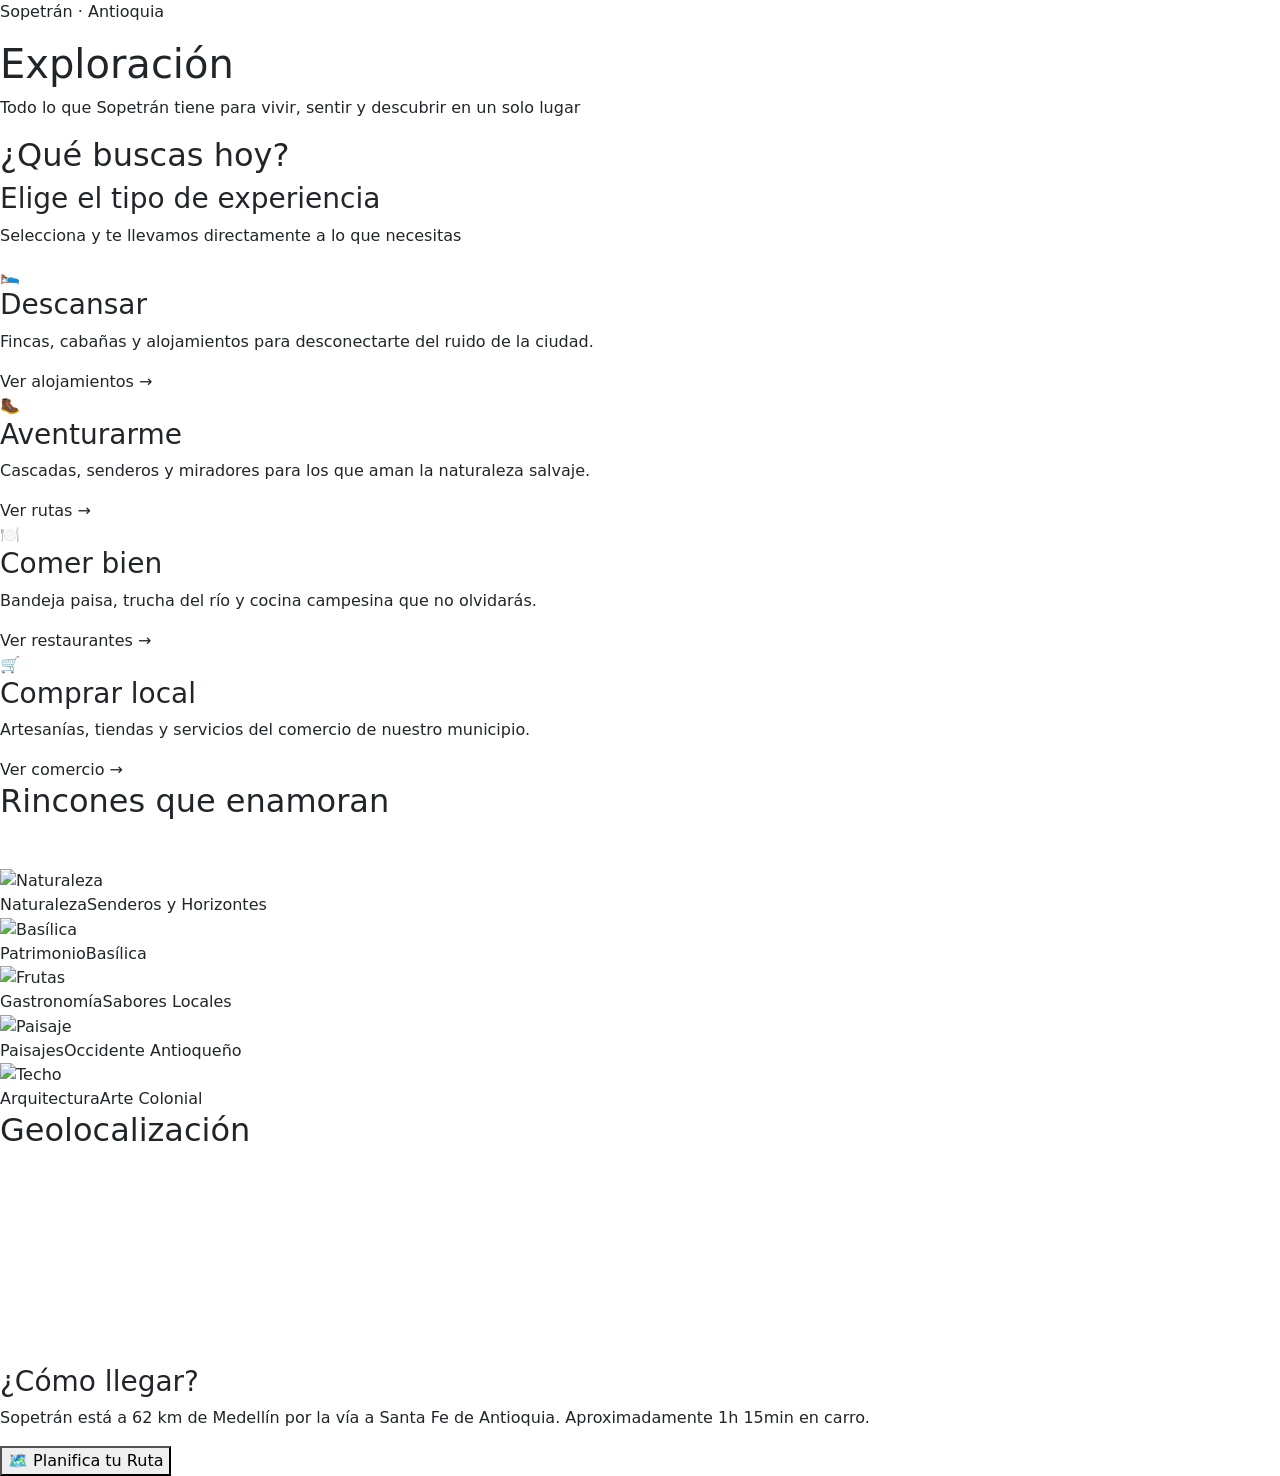
==== commit 68cb151e: "fix:The basic backend implementations have been completed; security, the payment gateway, authentica" ====
--- a/sopetran-click/src/main/resources/templates/Exploracion.html
+++ b/sopetran-click/src/main/resources/templates/Exploracion.html
@@ -6,8 +6,8 @@
     <title>Exploración — SopetranClick</title>
     <link href="https://fonts.googleapis.com/css2?family=Playfair+Display:ital,wght@0,400;0,700;1,400&family=Inter:wght@300;400;500;600&display=swap" rel="stylesheet">
     <link href="https://cdn.jsdelivr.net/npm/bootstrap@5.3.0/dist/css/bootstrap.min.css" rel="stylesheet">
-    <link rel="stylesheet" href="../static/css/exploracion.css">
-    <link rel="stylesheet" href="../static/css/index.css">
+    <link rel="stylesheet" href="/static/css/exploracion.css">
+    <link rel="stylesheet" href="/static/css/index.css">
 
 </head>
 <body>
@@ -81,27 +81,27 @@
         <div class="highlights-grid">
 
             <div class="h-item h-span" onclick="irA('ecoturismo')">
-                <img src="../static/img/PRINCI/Gemini_Generated_Image_2pqlx62pqlx62pql.png" alt="Naturaleza">
+                <img src="/static/img/PRINCI/Gemini_Generated_Image_2pqlx62pqlx62pql.png" alt="Naturaleza">
                 <div class="h-label"><span>Naturaleza</span>Senderos y Horizontes</div>
             </div>
 
             <div class="h-item" onclick="irA('alojamiento')">
-                <img src="../static/img/PRINCI/BasilicaCuadro.PNG" alt="Basílica">
+                <img src="/static/img/PRINCI/BasilicaCuadro.PNG" alt="Basílica">
                 <div class="h-label"><span>Patrimonio</span>Basílica</div>
             </div>
 
             <div class="h-item" onclick="irA('comercio')">
-                <img src="../static/img/PRINCI/VentaDeFrutas.PNG" alt="Frutas">
+                <img src="/static/img/PRINCI/VentaDeFrutas.PNG" alt="Frutas">
                 <div class="h-label"><span>Gastronomía</span>Sabores Locales</div>
             </div>
 
             <div class="h-item" onclick="irA('ecoturismo')">
-                <img src="../static/img/PRINCI/carrusel1.jpg" alt="Paisaje">
+                <img src="/static/img/PRINCI/carrusel1.jpg" alt="Paisaje">
                 <div class="h-label"><span>Paisajes</span>Occidente Antioqueño</div>
             </div>
 
             <div class="h-item" onclick="irA('alojamiento')">
-                <img src="../static/img/PRINCI/BasilicaTecho.PNG" alt="Techo">
+                <img src="/static/img/PRINCI/BasilicaTecho.PNG" alt="Techo">
                 <div class="h-label"><span>Arquitectura</span>Arte Colonial</div>
             </div>
 
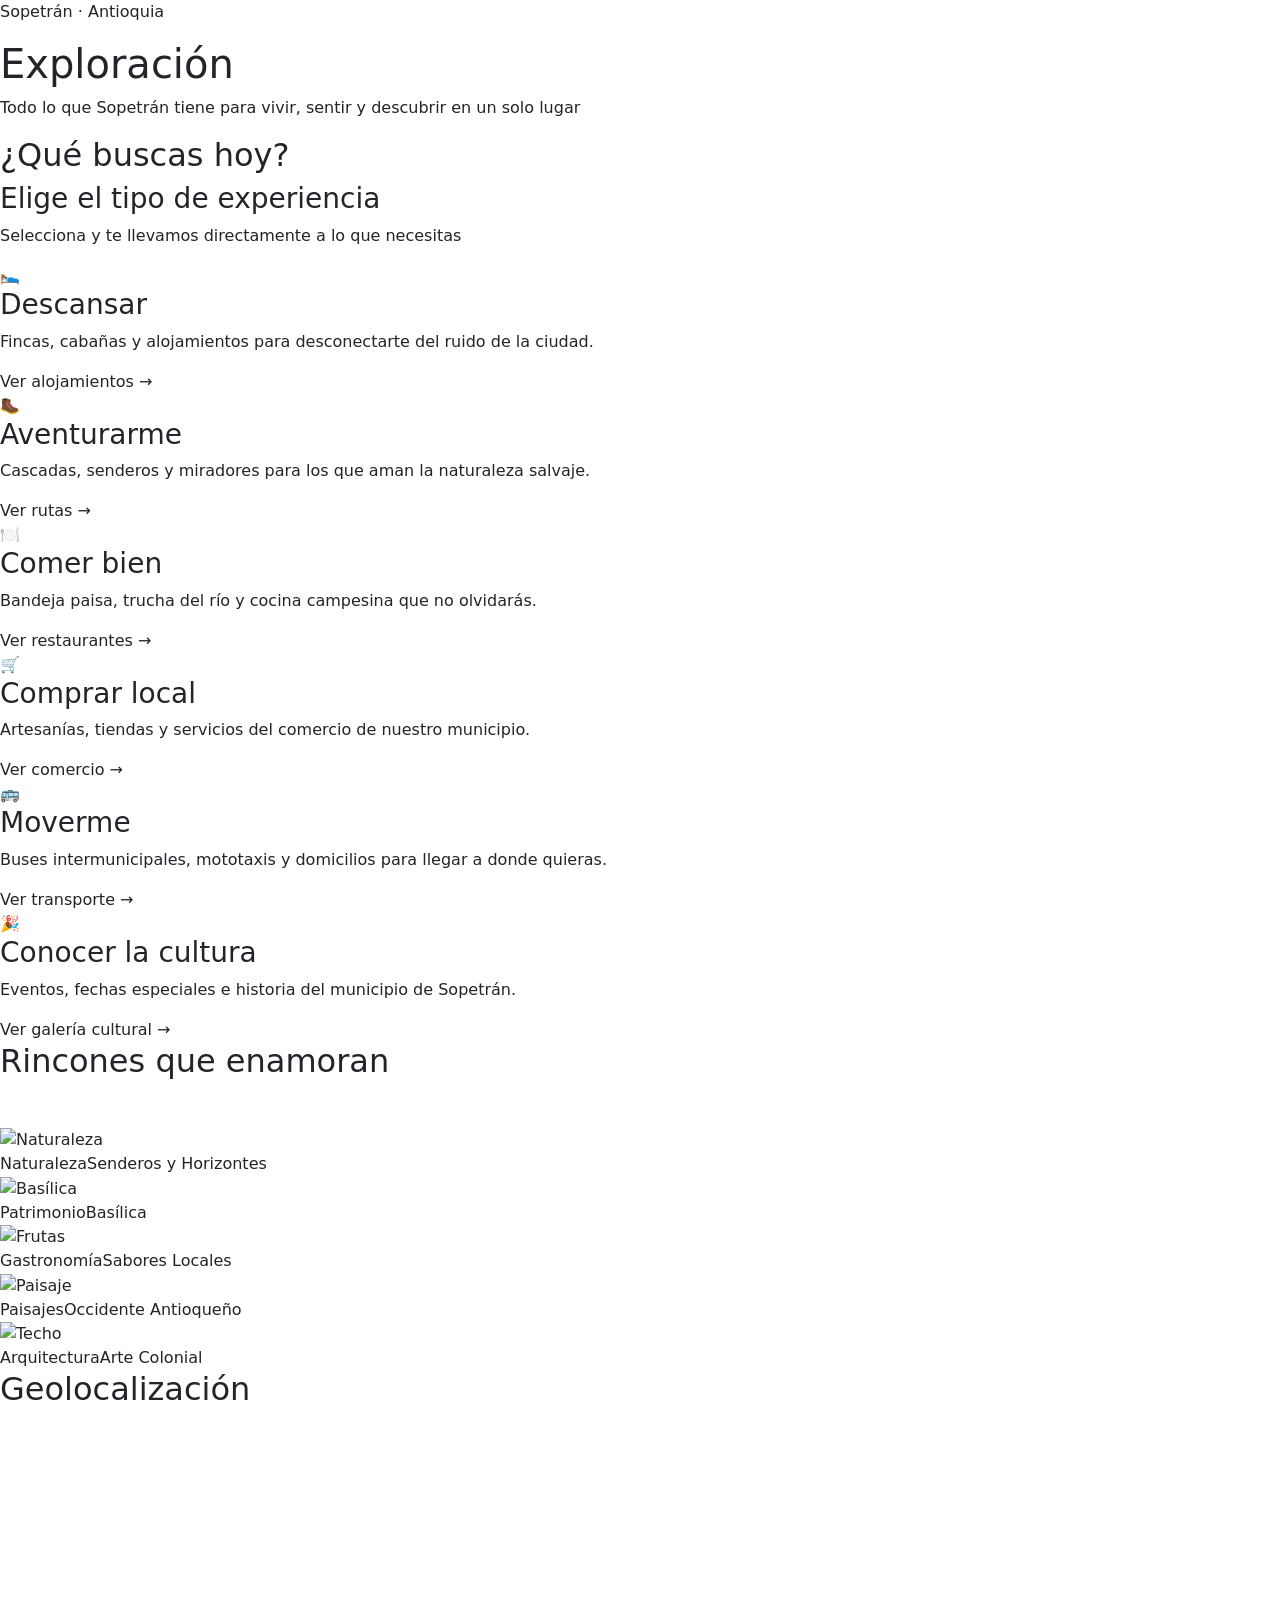
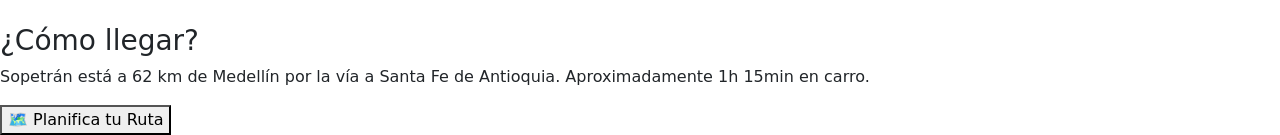
==== commit 22eca478: "fix:The design was made fully responsive across the entire site, and views for inquiries/complaints " ====
--- a/sopetran-click/src/main/resources/templates/Exploracion.html
+++ b/sopetran-click/src/main/resources/templates/Exploracion.html
@@ -1,138 +1,167 @@
 <!DOCTYPE html>
-<html lang="es">
+<html lang="es" xmlns:th="http://www.thymeleaf.org">
 <head>
     <meta charset="UTF-8">
     <meta name="viewport" content="width=device-width, initial-scale=1.0">
     <title>Exploración — SopetranClick</title>
     <link href="https://fonts.googleapis.com/css2?family=Playfair+Display:ital,wght@0,400;0,700;1,400&family=Inter:wght@300;400;500;600&display=swap" rel="stylesheet">
     <link href="https://cdn.jsdelivr.net/npm/bootstrap@5.3.0/dist/css/bootstrap.min.css" rel="stylesheet">
-    <link rel="stylesheet" href="/static/css/exploracion.css">
-    <link rel="stylesheet" href="/static/css/index.css">
-
+    <!-- th:href corrige la ruta para Spring Boot (antes era /static/css/ que no existe en runtime) -->
+    <link rel="stylesheet" th:href="@{/css/exploracion.css}">
+    <link rel="stylesheet" th:href="@{/css/index.css}">
+    <link rel="stylesheet" th:href="@{/css/responsive.css}">
 </head>
 <body>
 
-    <!-- HERO -->
-    <div class="exp-hero">
-        <div class="exp-hero-bg"></div>
-        <div class="exp-hero-overlay"></div>
-        <div class="exp-hero-content">
-            <p class="exp-eyebrow">Sopetrán · Antioquia</p>
-            <h1 class="exp-titulo">Exploración</h1>
-            <p class="exp-subtitulo">Todo lo que Sopetrán tiene para vivir, sentir y descubrir en un solo lugar</p>
+<!-- HERO -->
+<div class="exp-hero">
+    <div class="exp-hero-bg"></div>
+    <div class="exp-hero-overlay"></div>
+    <div class="exp-hero-content">
+        <p class="exp-eyebrow">Sopetrán · Antioquia</p>
+        <h1 class="exp-titulo">Exploración</h1>
+        <p class="exp-subtitulo">Todo lo que Sopetrán tiene para vivir, sentir y descubrir en un solo lugar</p>
+    </div>
+</div>
+
+<!-- ¿QUÉ BUSCAS HOY? -->
+<div class="sec-div"><h2>¿Qué buscas hoy?</h2></div>
+<section class="aventura-section">
+    <div class="aventura-intro">
+        <h3>Elige el tipo de experiencia</h3>
+        <p>Selecciona y te llevamos directamente a lo que necesitas</p>
+    </div>
+    <div class="aventura-grid">
+
+        <div class="aventura-card av-descanso" onclick="irA('alojamiento')">
+            <div class="av-icon-wrap">🛌</div>
+            <div class="av-content">
+                <h3>Descansar</h3>
+                <p>Fincas, cabañas y alojamientos para desconectarte del ruido de la ciudad.</p>
+                <span class="av-link">Ver alojamientos →</span>
+            </div>
+            <div class="av-glow"></div>
         </div>
+
+        <div class="aventura-card av-aventura" onclick="irA('ecoturismo')">
+            <div class="av-icon-wrap">🥾</div>
+            <div class="av-content">
+                <h3>Aventurarme</h3>
+                <p>Cascadas, senderos y miradores para los que aman la naturaleza salvaje.</p>
+                <span class="av-link">Ver rutas →</span>
+            </div>
+            <div class="av-glow"></div>
+        </div>
+
+        <div class="aventura-card av-comer" onclick="irA('comercio')">
+            <div class="av-icon-wrap">🍽️</div>
+            <div class="av-content">
+                <h3>Comer bien</h3>
+                <p>Bandeja paisa, trucha del río y cocina campesina que no olvidarás.</p>
+                <span class="av-link">Ver restaurantes →</span>
+            </div>
+            <div class="av-glow"></div>
+        </div>
+
+        <div class="aventura-card av-comprar" onclick="irA('comercio')">
+            <div class="av-icon-wrap">🛒</div>
+            <div class="av-content">
+                <h3>Comprar local</h3>
+                <p>Artesanías, tiendas y servicios del comercio de nuestro municipio.</p>
+                <span class="av-link">Ver comercio →</span>
+            </div>
+            <div class="av-glow"></div>
+        </div>
+
+        <div class="aventura-card av-moverme" onclick="irA('transporte')">
+            <div class="av-icon-wrap">🚌</div>
+            <div class="av-content">
+                <h3>Moverme</h3>
+                <p>Buses intermunicipales, mototaxis y domicilios para llegar a donde quieras.</p>
+                <span class="av-link">Ver transporte →</span>
+            </div>
+            <div class="av-glow"></div>
+        </div>
+
+        <div class="aventura-card av-conocer" onclick="irA('entidades')">
+            <div class="av-icon-wrap">🎉</div>
+            <div class="av-content">
+                <h3>Conocer la cultura</h3>
+                <p>Eventos, fechas especiales e historia del municipio de Sopetrán.</p>
+                <span class="av-link">Ver galería cultural →</span>
+            </div>
+            <div class="av-glow"></div>
+        </div>
+
     </div>
+</section>
 
-    <!-- ¿QUÉ BUSCAS HOY? -->
-    <div class="sec-div"><h2>¿Qué buscas hoy?</h2></div>
-    <section class="aventura-section">
-        <div class="aventura-intro">
-            <h3>Elige el tipo de experiencia</h3>
-            <p>Selecciona y te llevamos directamente a lo que necesitas</p>
+<!-- HIGHLIGHTS -->
+<div class="sec-div"><h2>Rincones que enamoran</h2></div>
+<section class="highlights-section" style="padding-top:40px;">
+    <div class="highlights-grid">
+
+        <div class="h-item h-span" onclick="irA('ecoturismo')">
+            <!-- th:src corrige la ruta para Spring Boot -->
+            <img th:src="@{/img/PRINCI/Gemini_Generated_Image_2pqlx62pqlx62pql.png}" alt="Naturaleza">
+            <div class="h-label"><span>Naturaleza</span>Senderos y Horizontes</div>
         </div>
-        <div class="aventura-grid">
 
-            <div class="aventura-card av-descanso" onclick="irA('alojamiento')">
-                <div class="av-icon-wrap">🛌</div>
-                <div class="av-content">
-                    <h3>Descansar</h3>
-                    <p>Fincas, cabañas y alojamientos para desconectarte del ruido de la ciudad.</p>
-                    <span class="av-link">Ver alojamientos →</span>
-                </div>
-                <div class="av-glow"></div>
-            </div>
+        <div class="h-item" onclick="irA('alojamiento')">
+            <img th:src="@{/img/PRINCI/BasilicaCuadro.PNG}" alt="Basílica">
+            <div class="h-label"><span>Patrimonio</span>Basílica</div>
+        </div>
 
-            <div class="aventura-card av-aventura" onclick="irA('ecoturismo')">
-                <div class="av-icon-wrap">🥾</div>
-                <div class="av-content">
-                    <h3>Aventurarme</h3>
-                    <p>Cascadas, senderos y miradores para los que aman la naturaleza salvaje.</p>
-                    <span class="av-link">Ver rutas →</span>
-                </div>
-                <div class="av-glow"></div>
-            </div>
+        <div class="h-item" onclick="irA('comercio')">
+            <img th:src="@{/img/PRINCI/VentaDeFrutas.PNG}" alt="Frutas">
+            <div class="h-label"><span>Gastronomía</span>Sabores Locales</div>
+        </div>
 
-            <div class="aventura-card av-comer" onclick="irA('comercio')">
-                <div class="av-icon-wrap">🍽️</div>
-                <div class="av-content">
-                    <h3>Comer bien</h3>
-                    <p>Bandeja paisa, trucha del río y cocina campesina que no olvidarás.</p>
-                    <span class="av-link">Ver restaurantes →</span>
-                </div>
-                <div class="av-glow"></div>
-            </div>
+        <div class="h-item" onclick="irA('ecoturismo')">
+            <img th:src="@{/img/PRINCI/carrusel1.jpg}" alt="Paisaje">
+            <div class="h-label"><span>Paisajes</span>Occidente Antioqueño</div>
+        </div>
 
-            <div class="aventura-card av-comprar" onclick="irA('comercio')">
-                <div class="av-icon-wrap">🛒</div>
-                <div class="av-content">
-                    <h3>Comprar local</h3>
-                    <p>Artesanías, tiendas y servicios del comercio de nuestro municipio.</p>
-                    <span class="av-link">Ver comercio →</span>
-                </div>
-                <div class="av-glow"></div>
-            </div>
+        <div class="h-item" onclick="irA('alojamiento')">
+            <img th:src="@{/img/PRINCI/BasilicaTecho.PNG}" alt="Techo">
+            <div class="h-label"><span>Arquitectura</span>Arte Colonial</div>
+        </div>
 
-        </div>
-    </section>
+    </div>
+</section>
 
-    <!-- HIGHLIGHTS -->
-    <div class="sec-div"><h2>Rincones que enamoran</h2></div>
-    <section class="highlights-section" style="padding-top:40px;">
-        <div class="highlights-grid">
+<!-- MAPA -->
+<div class="sec-div"><h2>Geolocalización</h2></div>
+<section class="mapa-section" style="padding-top:50px;">
+    <div class="mapa-wrap">
+        <iframe src="https://www.google.com/maps/embed?pb=!1m18!1m12!1m3!1d31711.02678627376!2d-75.76189512398681!3d6.505436657960309!2m3!1f0!2f0!3f0!3m2!1i1024!2i768!4f13.1!3m3!1m2!1s0x8e44161b3924712f%3A0xc665c589b96e57a5!2sSopetr%C3%A1n%2C%20Antioquia!5e0!3m2!1ses!2sco!4v1700000000000!5m2!1ses!2sco"
+                allowfullscreen="" loading="lazy"></iframe>
+    </div>
+    <div class="mapa-info">
+        <h3>¿Cómo llegar?</h3>
+        <p>Sopetrán está a 62 km de Medellín por la vía a Santa Fe de Antioquia. Aproximadamente 1h 15min en carro.</p>
+        <button class="btn-ruta" onclick="window.open('https://www.google.com/maps/dir//Sopetr%C3%A1n,+Antioquia','_blank')">
+            🗺️ Planifica tu Ruta
+        </button>
+    </div>
+</section>
 
-            <div class="h-item h-span" onclick="irA('ecoturismo')">
-                <img src="/static/img/PRINCI/Gemini_Generated_Image_2pqlx62pqlx62pql.png" alt="Naturaleza">
-                <div class="h-label"><span>Naturaleza</span>Senderos y Horizontes</div>
-            </div>
+<script>
+    /*
+        irA() navega al módulo en el SPA del Index.
+        Antes usaba window.parent.navegarA() porque estaba en un iframe.
+        Ahora es una vista standalone con su propia ruta /exploracion —
+        si se llama directamente, redirige con window.location.
+        Si se llama desde el Index (window.navegarA existe), usa el SPA router.
+    */
+    function irA(modulo) {
+        if (typeof window.navegarA === 'function') {
+            window.navegarA(modulo);
+        } else {
+            window.location.href = '/' + modulo;
+        }
+    }
+</script>
 
-            <div class="h-item" onclick="irA('alojamiento')">
-                <img src="/static/img/PRINCI/BasilicaCuadro.PNG" alt="Basílica">
-                <div class="h-label"><span>Patrimonio</span>Basílica</div>
-            </div>
-
-            <div class="h-item" onclick="irA('comercio')">
-                <img src="/static/img/PRINCI/VentaDeFrutas.PNG" alt="Frutas">
-                <div class="h-label"><span>Gastronomía</span>Sabores Locales</div>
-            </div>
-
-            <div class="h-item" onclick="irA('ecoturismo')">
-                <img src="/static/img/PRINCI/carrusel1.jpg" alt="Paisaje">
-                <div class="h-label"><span>Paisajes</span>Occidente Antioqueño</div>
-            </div>
-
-            <div class="h-item" onclick="irA('alojamiento')">
-                <img src="/static/img/PRINCI/BasilicaTecho.PNG" alt="Techo">
-                <div class="h-label"><span>Arquitectura</span>Arte Colonial</div>
-            </div>
-
-        </div>
-    </section>
-
-    <!-- MAPA -->
-    <div class="sec-div"><h2>Geolocalización</h2></div>
-    <section class="mapa-section" style="padding-top:50px;">
-        <div class="mapa-wrap">
-            <iframe src="https://www.google.com/maps/embed?pb=!1m18!1m12!1m3!1d31711.02678627376!2d-75.76189512398681!3d6.505436657960309!2m3!1f0!2f0!3f0!3m2!1i1024!2i768!4f13.1!3m3!1m2!1s0x8e44161b3924712f%3A0xc665c589b96e57a5!2sSopetr%C3%A1n%2C%20Antioquia!5e0!3m2!1ses!2sco!4v1700000000000!5m2!1ses!2sco"
-                allowfullscreen="" loading="lazy"></iframe>
-        </div>
-        <div class="mapa-info">
-            <h3>¿Cómo llegar?</h3>
-            <p>Sopetrán está a 62 km de Medellín por la vía a Santa Fe de Antioquia. Aproximadamente 1h 15min en carro.</p>
-            <button class="btn-ruta" onclick="window.open('https://www.google.com/maps/dir//Sopetr%C3%A1n,+Antioquia','_blank')">
-                🗺️ Planifica tu Ruta
-            </button>
-        </div>
-    </section>
-
-    <script>
-    // Navega al módulo en el padre (Index.html SPA)
-    function irA(modulo) {
-        try {
-            if (window.parent && window.parent.navegarA) {
-                window.parent.navegarA(modulo);
-            }
-        } catch(e) {}
-    }
-    </script>
 </body>
-</html>
+</html>
